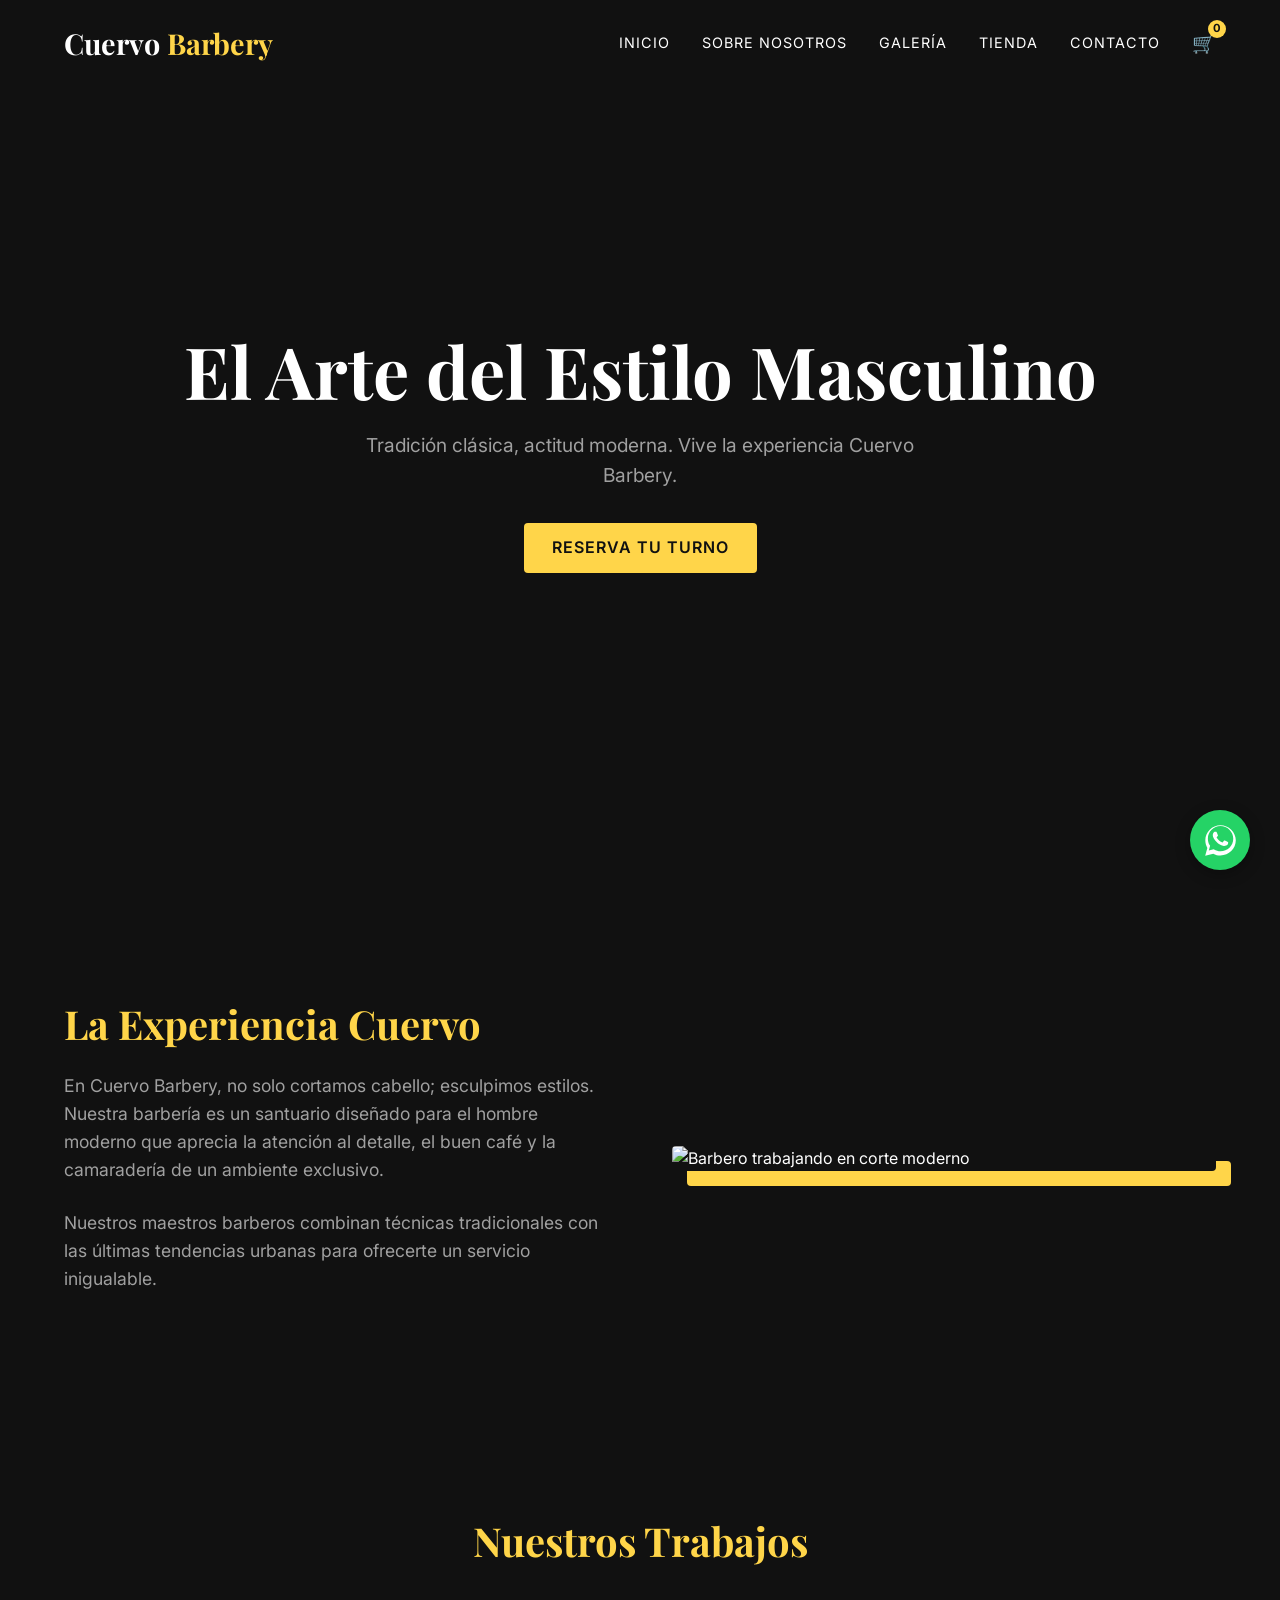
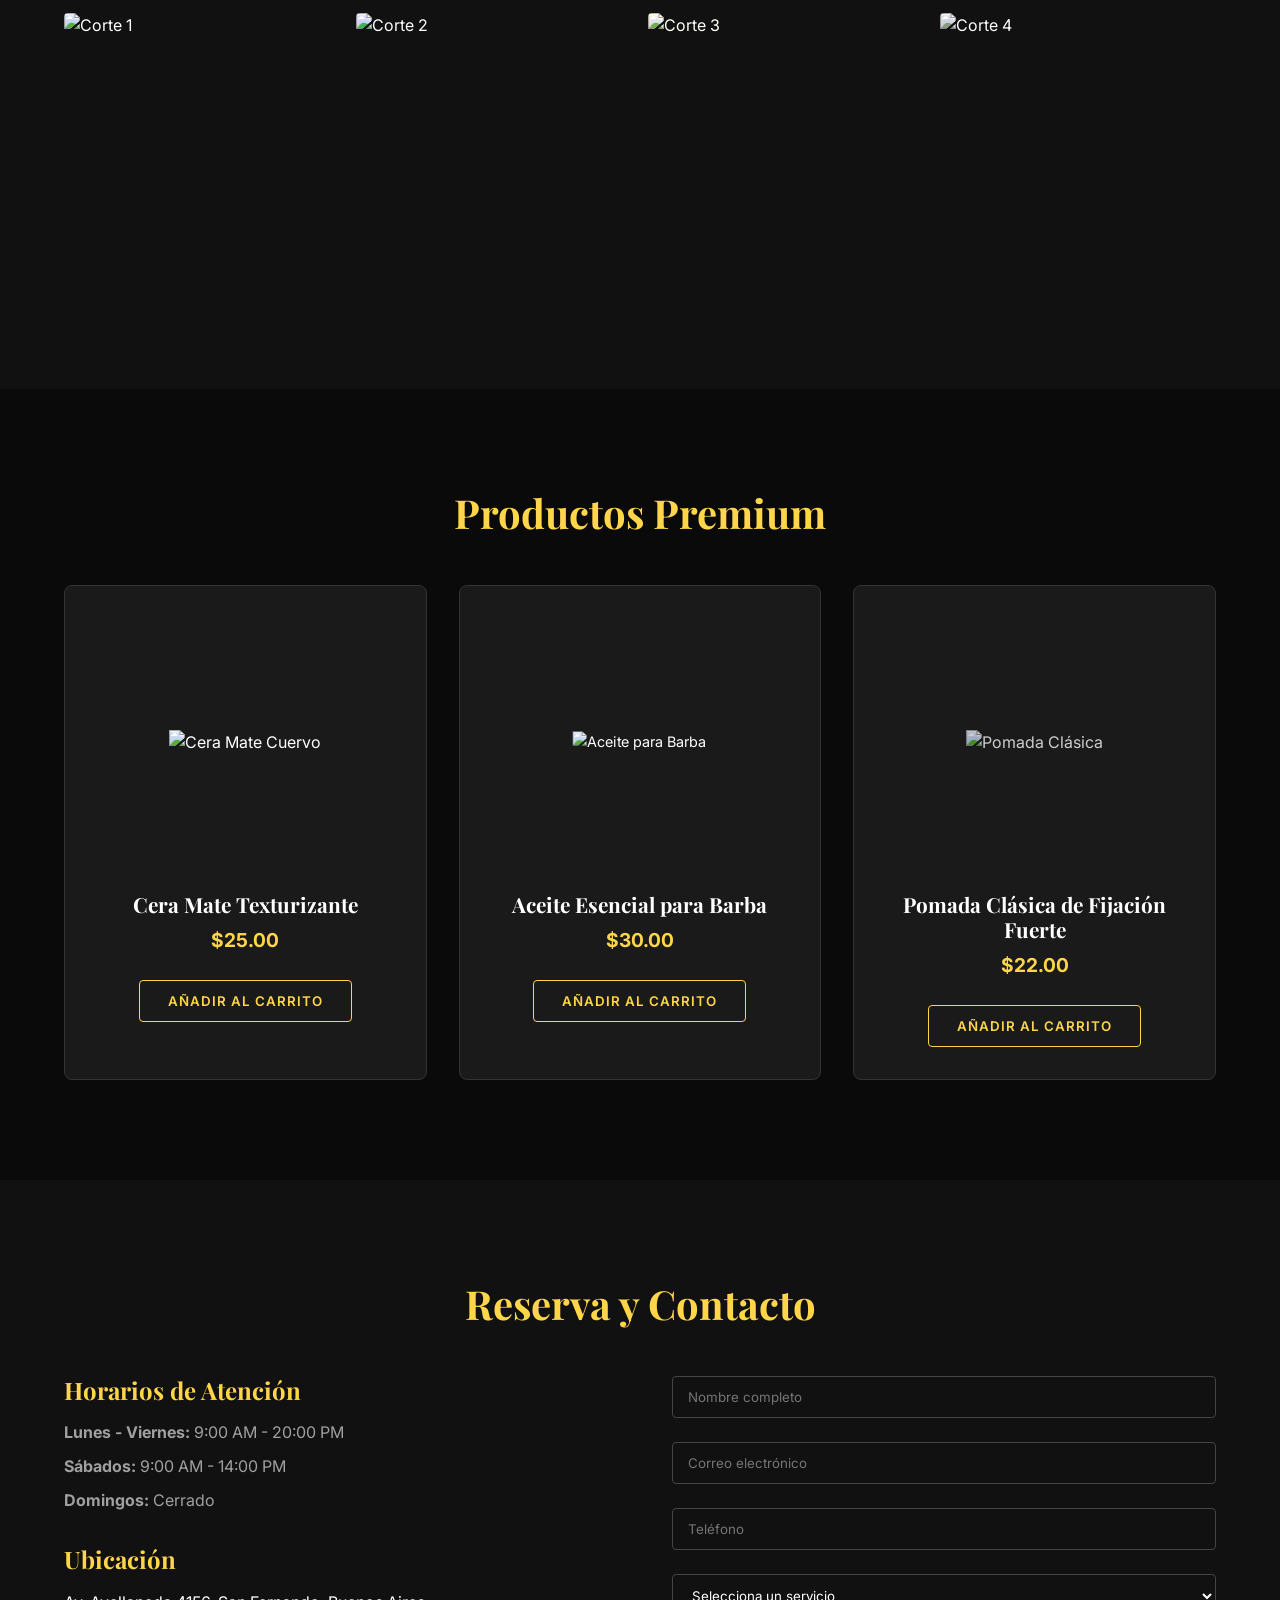
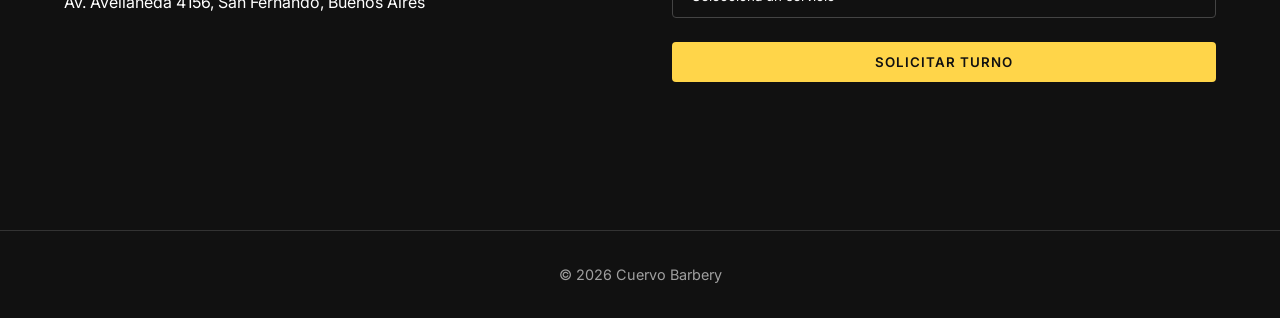
==== index.html @ 9c451f90 "Creacion de carpetas" ====
<!DOCTYPE html>
<html lang="es">

<head>
    <meta charset="UTF-8">
    <meta name="viewport" content="width=device-width, initial-scale=1.0">
    <title>Cuervo Barbery | Barbería Clásica y Moderna</title>
    <meta name="description"
        content="Cuervo Barbery es una barbería de alto nivel que combina la tradición clásica con tendencias urbanas modernas. Reserva tu turno hoy.">
    <link rel="preconnect" href="https://fonts.googleapis.com">
    <link rel="preconnect" href="https://fonts.gstatic.com" crossorigin>
    <link
        href="https://fonts.googleapis.com/css2?family=Inter:wght@300;400;500;600&family=Playfair+Display:ital,wght@0,400;0,600;0,700;1,400&display=swap"
        rel="stylesheet">
    <link rel="stylesheet" href="css/styles.css">
</head>

<body>
    <!-- Navbar -->
    <header class="navbar" id="navbar">
        <div class="container nav-container">
            <a href="#" class="logo">Cuervo <span>Barbery</span></a>
            <nav>
                <ul class="nav-links">
                    <li><a href="#inicio">Inicio</a></li>
                    <li><a href="#sobre-nosotros">Sobre Nosotros</a></li>
                    <li><a href="#galeria">Galería</a></li>
                    <li><a href="#tienda">Tienda</a></li>
                    <li><a href="#contacto">Contacto</a></li>
                </ul>
                <div class="cart-icon" id="cart-icon">
                    🛒 <span class="cart-count">0</span>
                    <div class="cart-dropdown" id="cart-dropdown">
                        <a href="checkout.html" class="btn btn-primary"
                            style="padding: 8px 15px; font-size: 0.8rem; width: 100%;">Ir al Checkout</a>
                    </div>
                </div>
                <div class="hamburger">
                    <span class="bar"></span>
                    <span class="bar"></span>
                    <span class="bar"></span>
                </div>
            </nav>
        </div>
    </header>

    <!-- Hero Section -->
    <section id="inicio" class="hero">
        <div class="hero-content container">
            <h1>El Arte del Estilo Masculino</h1>
            <p>Tradición clásica, actitud moderna. Vive la experiencia Cuervo Barbery.</p>
            <a href="#contacto" class="btn btn-primary">Reserva tu Turno</a>
        </div>
    </section>

    <!-- Sobre Nosotros -->
    <section id="sobre-nosotros" class="about section">
        <div class="container about-grid">
            <div class="about-text">
                <h2>La Experiencia Cuervo</h2>
                <p>En Cuervo Barbery, no solo cortamos cabello; esculpimos estilos. Nuestra barbería es un santuario
                    diseñado para el hombre moderno que aprecia la atención al detalle, el buen café y la camaradería de
                    un ambiente exclusivo.</p>
                <p>Nuestros maestros barberos combinan técnicas tradicionales con las últimas tendencias urbanas para
                    ofrecerte un servicio inigualable.</p>
            </div>
            <div class="about-image">
                <img src="img/gallery_1.png" alt="Barbero trabajando en corte moderno">
            </div>
        </div>
    </section>

    <!-- Galería -->
    <section id="galeria" class="gallery section">
        <div class="container">
            <h2 class="section-title">Nuestros Trabajos</h2>
            <div class="gallery-grid">
                <div class="gallery-item"><img src="img/gallery_1.png" alt="Corte 1"></div>
                <div class="gallery-item"><img src="img/gallery_1.png" alt="Corte 2" style="filter: hue-rotate(20deg);">
                </div>
                <div class="gallery-item"><img src="img/gallery_1.png" alt="Corte 3" style="filter: sepia(0.3);"></div>
                <div class="gallery-item"><img src="img/gallery_1.png" alt="Corte 4" style="filter: grayscale(80%);">
                </div>
            </div>
        </div>
    </section>

    <!-- Tienda Online -->
    <section id="tienda" class="shop section bg-darker">
        <div class="container">
            <h2 class="section-title">Productos Premium</h2>
            <div class="shop-grid">
                <!-- Producto 1 -->
                <div class="product-card">
                    <div class="product-img-wrapper">
                        <img src="img/product_wax.png" alt="Cera Mate Cuervo">
                    </div>
                    <div class="product-info">
                        <h3>Cera Mate Texturizante</h3>
                        <p class="price">$25.00</p>
                        <button class="btn btn-outline add-to-cart">Añadir al Carrito</button>
                    </div>
                </div>
                <!-- Producto 2 -->
                <div class="product-card">
                    <div class="product-img-wrapper">
                        <img src="img/product_wax.png" alt="Aceite para Barba" style="transform: scale(0.9);">
                    </div>
                    <div class="product-info">
                        <h3>Aceite Esencial para Barba</h3>
                        <p class="price">$30.00</p>
                        <button class="btn btn-outline add-to-cart">Añadir al Carrito</button>
                    </div>
                </div>
                <!-- Producto 3 -->
                <div class="product-card">
                    <div class="product-img-wrapper">
                        <img src="img/product_wax.png" alt="Pomada Clásica" style="filter: brightness(0.8);">
                    </div>
                    <div class="product-info">
                        <h3>Pomada Clásica de Fijación Fuerte</h3>
                        <p class="price">$22.00</p>
                        <button class="btn btn-outline add-to-cart">Añadir al Carrito</button>
                    </div>
                </div>
            </div>
        </div>
    </section>

    <!-- Contacto -->
    <section id="contacto" class="contact section">
        <div class="container">
            <h2 class="section-title">Reserva y Contacto</h2>
            <div class="contact-grid">
                <div class="contact-info">
                    <h3>Horarios de Atención</h3>
                    <ul>
                        <li><strong>Lunes - Viernes:</strong> 9:00 AM - 20:00 PM</li>
                        <li><strong>Sábados:</strong> 9:00 AM - 14:00 PM</li>
                        <li><strong>Domingos:</strong> Cerrado</li>
                    </ul>
                    <h3>Ubicación</h3>
                    <p>Av. Avellaneda 4156, San Fernando, Buenos Aires</p>
                </div>
                <div class="contact-form-container">
                    <form class="contact-form">
                        <input type="text" placeholder="Nombre completo" required>
                        <input type="email" placeholder="Correo electrónico" required>
                        <input type="tel" placeholder="Teléfono" required>
                        <select required>
                            <option value="" disabled selected>Selecciona un servicio</option>
                            <option value="corte">Corte de Cabello</option>
                            <option value="barba">Arreglo de Barba</option>
                            <option value="ambos">Corte + Barba</option>
                        </select>
                        <button type="submit" class="btn btn-primary">Solicitar Turno</button>
                    </form>
                </div>
            </div>
        </div>
    </section>

    <!-- Footer -->
    <footer>
        <div class="container">
            <p>&copy; 2026 Cuervo Barbery</p>
        </div>
    </footer>

    <!-- WhatsApp Flotante -->
    <a href="https://wa.me/1234567890?text=Hola,%20quisiera%20reservar%20un%20turno%20en%20Cuervo%20Barbery."
        class="whatsapp-btn" target="_blank" rel="noopener noreferrer">
        <svg xmlns="http://www.w3.org/2000/svg" viewBox="0 0 448 512" fill="#fff">
            <path
                d="M380.9 97.1C339 55.1 283.2 32 223.9 32c-122.4 0-222 99.6-222 222 0 39.1 10.2 77.3 29.6 111L0 480l117.7-30.9c32.4 17.7 68.9 27 106.1 27h.1c122.3 0 224.1-99.6 224.1-222 0-59.3-25.2-115-67.1-157zM223.9 413.4c-33 0-65.4-8.9-94-25.7l-6.7-4-69.8 18.3L72 334.2l-4.4-7c-18.5-29.4-28.2-63.3-28.2-98.2 0-101.7 82.8-184.5 184.6-184.5 49.3 0 95.6 19.2 130.4 54.1 34.8 34.9 56.2 81.2 56.1 130.5 0 101.8-84.9 184.3-186.6 184.3zm101.2-138.2c-5.5-2.8-32.8-16.2-37.9-18-5.1-1.9-8.8-2.8-12.5 2.8-3.7 5.6-14.3 18-17.6 21.8-3.2 3.7-6.5 4.2-12 1.4-32.6-16.3-54-29.1-75.5-66-5.7-9.8 5.7-9.1 16.3-30.3 1.8-3.7.9-6.9-.5-9.7-1.4-2.8-12.5-30.1-17.1-41.2-4.5-10.8-9.1-9.3-12.5-9.5-3.2-.2-6.9-.2-10.6-.2-3.7 0-9.7 1.4-14.8 6.9-5.1 5.6-19.4 19-19.4 46.3 0 27.3 19.9 53.7 22.6 57.4 2.8 3.7 39.1 59.7 94.8 83.8 35.2 15.2 49 16.5 66.6 13.9 10.7-1.6 32.8-13.4 37.4-26.4 4.6-13 4.6-24.1 3.2-26.4-1.3-2.5-5-3.9-10.5-6.6z" />
        </svg>
    </a>

    <script src="js/main.js"></script>
</body>

</html>
---- css/styles.css ----
:root {
    --color-bg: #111111;
    --color-bg-darker: #0a0a0a;
    --color-primary: #ffd549;
    /* Dorado envejecido */
    --color-primary-hover: #e5c158;
    --color-text: #ffffff;
    --color-text-muted: #a0a0a0;
    --font-serif: 'Playfair Display', serif;
    --font-sans: 'Inter', sans-serif;
    --transition: all 0.3s cubic-bezier(0.25, 0.8, 0.25, 1);
}

/* Reset & Base */
* {
    margin: 0;
    padding: 0;
    box-sizing: border-box;
}

html {
    scroll-behavior: smooth;
}

body {
    font-family: var(--font-sans);
    background-color: var(--color-bg);
    color: var(--color-text);
    line-height: 1.6;
    overflow-x: hidden;
}

h1,
h2,
h3,
h4 {
    font-family: var(--font-serif);
    font-weight: 700;
    line-height: 1.2;
}

a {
    text-decoration: none;
    color: inherit;
    transition: var(--transition);
}

ul {
    list-style: none;
}

img {
    max-width: 100%;
    display: block;
}

.container {
    width: 90%;
    max-width: 1200px;
    margin: 0 auto;
}

.section {
    padding: 100px 0;
}

.bg-darker {
    background-color: var(--color-bg-darker);
}

.section-title {
    text-align: center;
    font-size: 2.5rem;
    margin-bottom: 3rem;
    color: var(--color-primary);
}

/* Buttons */
.btn {
    display: inline-block;
    padding: 12px 28px;
    font-family: var(--font-sans);
    font-weight: 600;
    text-transform: uppercase;
    letter-spacing: 1px;
    cursor: pointer;
    border: none;
    transition: var(--transition);
    border-radius: 4px;
}

.btn-primary {
    background-color: var(--color-primary);
    color: var(--color-bg);
}

.btn-primary:hover {
    background-color: var(--color-primary-hover);
    transform: translateY(-2px);
    box-shadow: 0 4px 15px rgba(212, 175, 55, 0.3);
}

.btn-outline {
    background-color: transparent;
    border: 1px solid var(--color-primary);
    color: var(--color-primary);
}

.btn-outline:hover {
    background-color: var(--color-primary);
    color: var(--color-bg);
}

/* Navbar */
.navbar {
    position: fixed;
    top: 0;
    left: 0;
    width: 100%;
    padding: 20px 0;
    z-index: 1000;
    transition: var(--transition);
    background-color: transparent;
}

.navbar.scrolled {
    background-color: rgba(17, 17, 17, 0.95);
    backdrop-filter: blur(10px);
    padding: 15px 0;
    box-shadow: 0 2px 10px rgba(0, 0, 0, 0.5);
}

.nav-container {
    display: flex;
    justify-content: space-between;
    align-items: center;
}

.logo {
    font-family: var(--font-serif);
    font-size: 1.8rem;
    font-weight: 700;
}

.logo span {
    color: var(--color-primary);
}

nav {
    display: flex;
    align-items: center;
    gap: 2rem;
}

.nav-links {
    display: flex;
    gap: 2rem;
}

.nav-links a {
    font-size: 0.9rem;
    text-transform: uppercase;
    letter-spacing: 1px;
    position: relative;
}

.nav-links a::after {
    content: '';
    position: absolute;
    bottom: -5px;
    left: 0;
    width: 0;
    height: 1px;
    background-color: var(--color-primary);
    transition: var(--transition);
}

.nav-links a:hover::after {
    width: 100%;
}

.cart-icon {
    position: relative;
    cursor: pointer;
    font-size: 1.2rem;
}

.cart-count {
    position: absolute;
    top: -8px;
    right: -10px;
    background-color: var(--color-primary);
    color: var(--color-bg);
    font-size: 0.7rem;
    font-weight: bold;
    width: 18px;
    height: 18px;
    border-radius: 50%;
    display: flex;
    align-items: center;
    justify-content: center;
}

.hamburger {
    display: none;
    cursor: pointer;
}

.bar {
    display: block;
    width: 25px;
    height: 2px;
    margin: 5px auto;
    background-color: var(--color-text);
    transition: var(--transition);
}

/* Hero Section */
.hero {
    height: 100vh;
    background: linear-gradient(rgba(17, 17, 17, 0.7), rgba(17, 17, 17, 0.9)), url('../img/hero_bg.png') center/cover no-repeat;
    display: flex;
    align-items: center;
    justify-content: center;
    text-align: center;
}

.hero-content h1 {
    font-size: 4.5rem;
    margin-bottom: 1rem;
    animation: fadeInDown 1s ease;
}

.hero-content p {
    font-size: 1.2rem;
    color: var(--color-text-muted);
    margin-bottom: 2rem;
    max-width: 600px;
    margin-left: auto;
    margin-right: auto;
    animation: fadeInUp 1s ease 0.3s;
    animation-fill-mode: backwards;
}

/* About Section */
.about-grid {
    display: grid;
    grid-template-columns: 1fr 1fr;
    gap: 4rem;
    align-items: center;
}

.about-text h2 {
    font-size: 2.5rem;
    margin-bottom: 1.5rem;
    color: var(--color-primary);
}

.about-text p {
    color: var(--color-text-muted);
    margin-bottom: 1.5rem;
    font-size: 1.1rem;
}

.about-image img {
    border-radius: 4px;
    box-shadow: 15px 15px 0 var(--color-primary);
    transition: var(--transition);
}

.about-image:hover img {
    transform: translate(-5px, -5px);
    box-shadow: 20px 20px 0 var(--color-primary);
}

/* Gallery Section */
.gallery-grid {
    display: grid;
    grid-template-columns: repeat(auto-fit, minmax(250px, 1fr));
    gap: 1rem;
}

.gallery-item {
    overflow: hidden;
    border-radius: 4px;
    aspect-ratio: 1;
}

.gallery-item img {
    width: 100%;
    height: 100%;
    object-fit: cover;
    transition: var(--transition);
}

.gallery-item:hover img {
    transform: scale(1.1);
    filter: brightness(1.2) !important;
}

/* Shop Section */
.shop-grid {
    display: grid;
    grid-template-columns: repeat(auto-fit, minmax(300px, 1fr));
    gap: 2rem;
}

.product-card {
    background-color: #1a1a1a;
    border: 1px solid #333;
    border-radius: 8px;
    padding: 2rem;
    text-align: center;
    transition: var(--transition);
}

.product-card:hover {
    border-color: var(--color-primary);
    transform: translateY(-5px);
}

.product-img-wrapper {
    height: 250px;
    display: flex;
    align-items: center;
    justify-content: center;
    margin-bottom: 1.5rem;
}

.product-img-wrapper img {
    max-height: 100%;
}

.product-info h3 {
    font-size: 1.3rem;
    margin-bottom: 0.5rem;
}

.product-info .price {
    color: var(--color-primary);
    font-weight: bold;
    font-size: 1.2rem;
    margin-bottom: 1.5rem;
}

/* Contact Section */
.contact-grid {
    display: grid;
    grid-template-columns: 1fr 1fr;
    gap: 4rem;
    margin-bottom: 3rem;
}

.contact-info h3 {
    font-size: 1.5rem;
    margin-bottom: 1rem;
    color: var(--color-primary);
}

.contact-info ul {
    margin-bottom: 2rem;
    color: var(--color-text-muted);
}

.contact-info li {
    margin-bottom: 0.5rem;
}

.contact-form {
    display: flex;
    flex-direction: column;
    gap: 1.5rem;
}

.contact-form input,
.contact-form select {
    padding: 12px 15px;
    background-color: transparent;
    border: 1px solid #444;
    color: var(--color-text);
    font-family: var(--font-sans);
    border-radius: 4px;
    transition: var(--transition);
}

.contact-form input:focus,
.contact-form select:focus {
    outline: none;
    border-color: var(--color-primary);
}

.contact-form select option {
    background-color: var(--color-bg);
}

.map-container {
    border-radius: 8px;
    overflow: hidden;
    filter: grayscale(100%) invert(90%) contrast(1.2);
}

/* Footer */
footer {
    text-align: center;
    padding: 2rem 0;
    border-top: 1px solid #333;
    color: var(--color-text-muted);
    font-size: 0.9rem;
}

/* WhatsApp Button */
.whatsapp-btn {
    position: fixed;
    bottom: 30px;
    right: 30px;
    width: 60px;
    height: 60px;
    background-color: #25d366;
    border-radius: 50%;
    display: flex;
    align-items: center;
    justify-content: center;
    box-shadow: 0 4px 15px rgba(0, 0, 0, 0.3);
    z-index: 1000;
    transition: var(--transition);
    animation: pulse 2s infinite;
}

.whatsapp-btn svg {
    width: 35px;
    height: 35px;
}

.whatsapp-btn:hover {
    transform: scale(1.1);
    background-color: #20b858;
}

/* Animations */
@keyframes fadeInDown {
    from {
        opacity: 0;
        transform: translateY(-30px);
    }

    to {
        opacity: 1;
        transform: translateY(0);
    }
}

@keyframes fadeInUp {
    from {
        opacity: 0;
        transform: translateY(30px);
    }

    to {
        opacity: 1;
        transform: translateY(0);
    }
}

@keyframes pulse {
    0% {
        box-shadow: 0 0 0 0 rgba(37, 211, 102, 0.7);
    }

    70% {
        box-shadow: 0 0 0 15px rgba(37, 211, 102, 0);
    }

    100% {
        box-shadow: 0 0 0 0 rgba(37, 211, 102, 0);
    }
}

/* Mobile Responsive */
@media (max-width: 768px) {
    .nav-links {
        position: fixed;
        top: 0;
        right: -100%;
        width: 70%;
        height: 100vh;
        background-color: rgba(17, 17, 17, 0.98);
        flex-direction: column;
        align-items: center;
        justify-content: center;
        transition: var(--transition);
    }

    .nav-links.active {
        right: 0;
    }

    .hamburger {
        display: block;
        z-index: 1001;
    }

    .hamburger.active .bar:nth-child(2) {
        opacity: 0;
    }

    .hamburger.active .bar:nth-child(1) {
        transform: translateY(7px) rotate(45deg);
    }

    .hamburger.active .bar:nth-child(3) {
        transform: translateY(-7px) rotate(-45deg);
    }

    .hero-content h1 {
        font-size: 3rem;
    }

    .about-grid,
    .contact-grid {
        grid-template-columns: 1fr;
        gap: 2rem;
    }

    .about-image img {
        box-shadow: 8px 8px 0 var(--color-primary);
    }
}

/* Cart Dropdown */
.cart-dropdown {
    position: absolute;
    top: 100%;
    right: -10px;
    width: 200px;
    background-color: var(--color-bg-darker);
    border: 1px solid #333;
    border-radius: 4px;
    padding: 15px;
    display: none;
    flex-direction: column;
    gap: 10px;
    box-shadow: 0 5px 15px rgba(0, 0, 0, 0.5);
    z-index: 100;
}

.cart-dropdown.has-items {
    display: flex;
}

/* Checkout Page */
.checkout-page {
    background-color: var(--color-bg-darker);
}

.checkout-container {
    padding-top: 120px;
    padding-bottom: 80px;
}

.checkout-title {
    text-align: center;
    color: var(--color-primary);
    margin-bottom: 3rem;
}

.checkout-grid {
    display: grid;
    grid-template-columns: 2fr 1fr;
    gap: 3rem;
}

@media (max-width: 900px) {
    .checkout-grid {
        grid-template-columns: 1fr;
    }
}

.checkout-form-section,
.order-summary-section {
    background-color: var(--color-bg);
    padding: 2rem;
    border-radius: 8px;
    border: 1px solid #333;
}

.checkout-form-section h2,
.order-summary-section h2 {
    font-size: 1.5rem;
    margin-bottom: 1.5rem;
    border-bottom: 1px solid #333;
    padding-bottom: 0.5rem;
}

.mt-4 {
    margin-top: 2rem;
}

.mb-4 {
    margin-bottom: 2rem;
}

.form-group {
    margin-bottom: 1rem;
}

.contact-form input {
    width: 100%;
}

.payment-methods {
    border: 1px solid #444;
    border-radius: 4px;
    padding: 1rem;
    background-color: rgba(255, 255, 255, 0.02);
}

.payment-option {
    display: flex;
    align-items: flex-start;
    gap: 15px;
}

.payment-option label {
    display: flex;
    flex-direction: column;
    cursor: pointer;
}

.payment-option label strong {
    color: #009ee3;
    /* MP Color */
    font-size: 1.1rem;
}

.payment-option label span {
    font-size: 0.9rem;
    color: var(--color-text-muted);
}

.card-icons {
    display: flex;
    gap: 10px;
    margin-top: 10px;
}

.card-icons img {
    background: white;
    padding: 3px;
    border-radius: 3px;
}

.security-badges {
    display: flex;
    gap: 20px;
    margin-top: 1.5rem;
    padding: 1rem;
    background-color: #0d1b11;
    border: 1px solid #1a3a22;
    border-radius: 4px;
    justify-content: center;
}

.badge {
    color: #4ade80;
    font-weight: 500;
    display: flex;
    align-items: center;
    gap: 5px;
}

/* Order Summary */
.order-item {
    display: flex;
    justify-content: space-between;
    align-items: center;
    padding-bottom: 1rem;
    border-bottom: 1px solid #333;
    margin-bottom: 1rem;
}

.item-info {
    display: flex;
    flex-direction: column;
}

.item-info span {
    color: var(--color-text-muted);
    font-size: 0.9rem;
}

.item-price {
    font-weight: bold;
}

.order-total {
    margin-top: 2rem;
}

.total-row {
    display: flex;
    justify-content: space-between;
    margin-bottom: 0.5rem;
}

.final-total {
    font-size: 1.5rem;
    font-weight: bold;
    color: var(--color-primary);
    border-top: 1px solid #333;
    padding-top: 1rem;
    margin-top: 1rem;
}

/* Success Page */
.success-page {
    display: flex;
    align-items: center;
    justify-content: center;
    height: 100vh;
}

.text-center {
    text-align: center;
}

.success-icon {
    font-size: 4rem;
    color: #4ade80;
    margin-bottom: 1rem;
}

.order-details-card {
    background-color: var(--color-bg);
    padding: 2rem;
    border-radius: 8px;
    border: 1px solid #333;
    display: inline-block;
    text-align: left;
}

.order-details-card h3 {
    margin-bottom: 1rem;
    color: var(--color-primary);
}
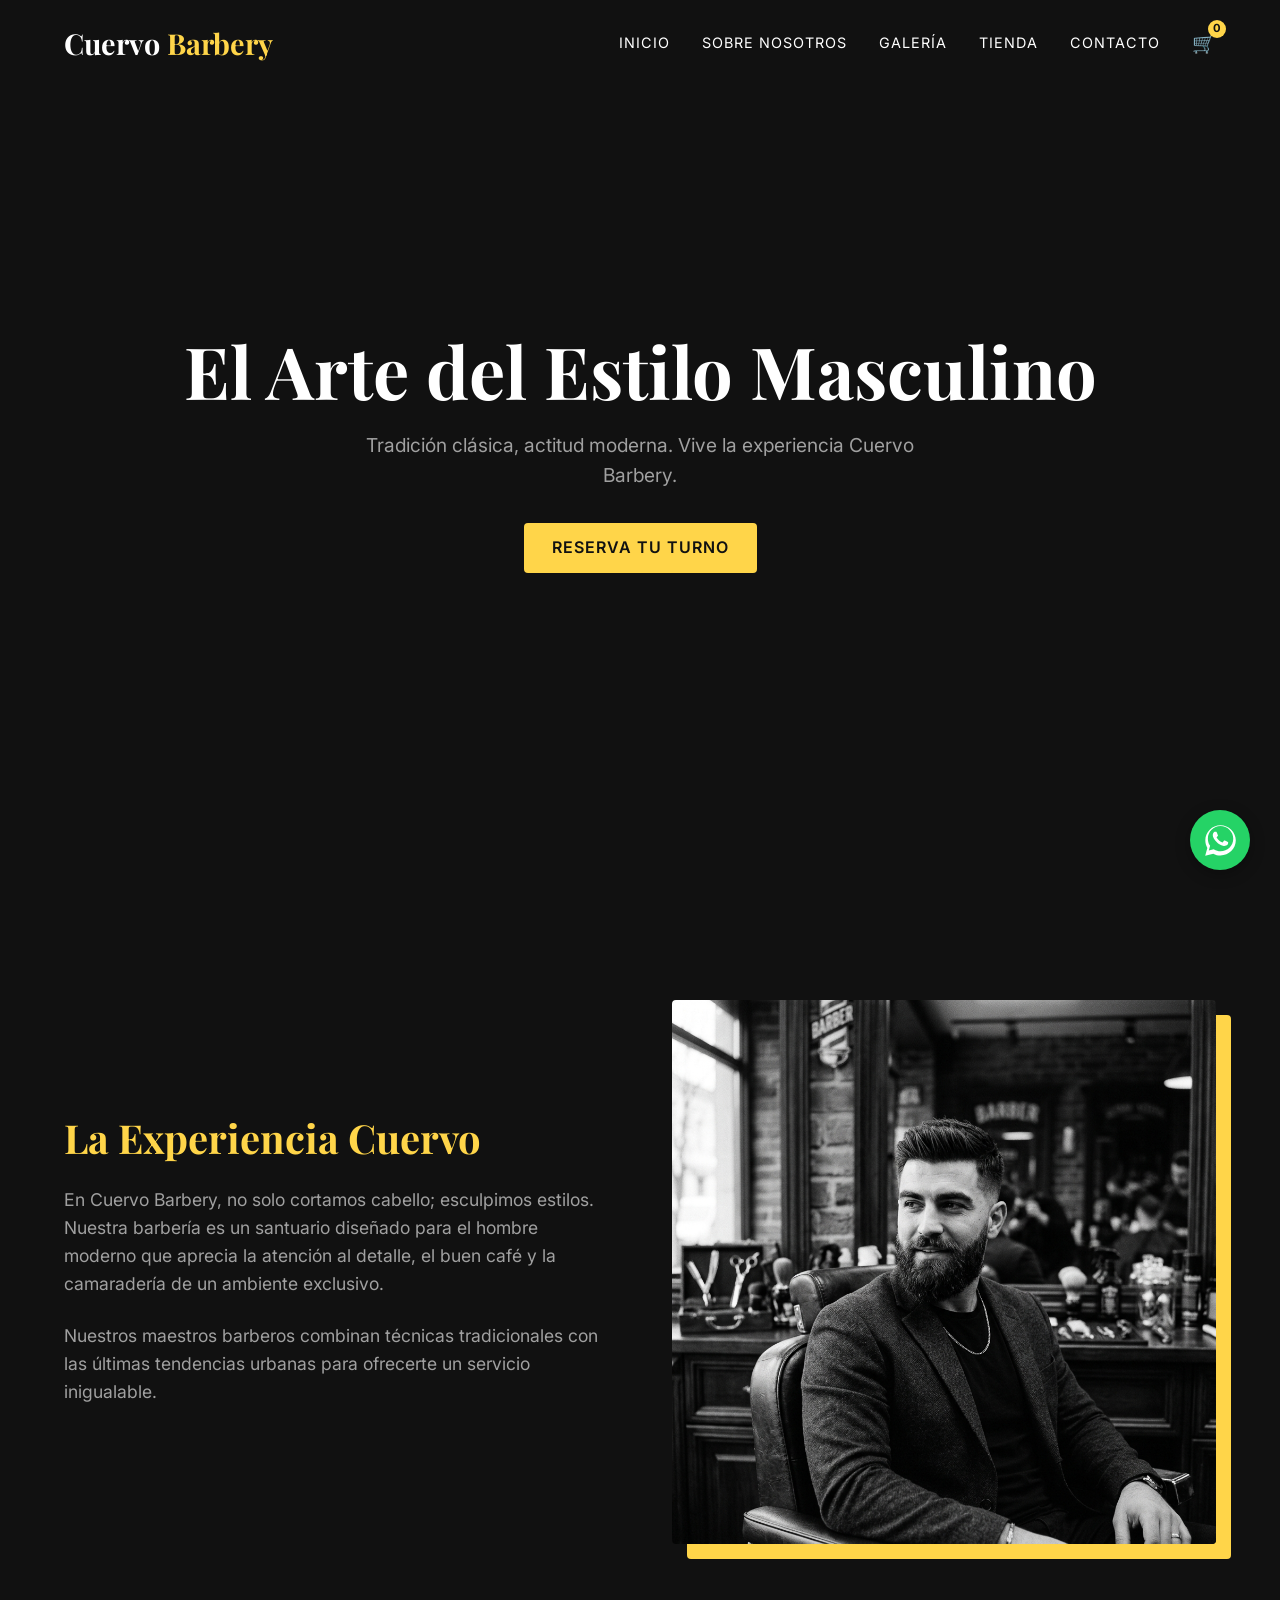
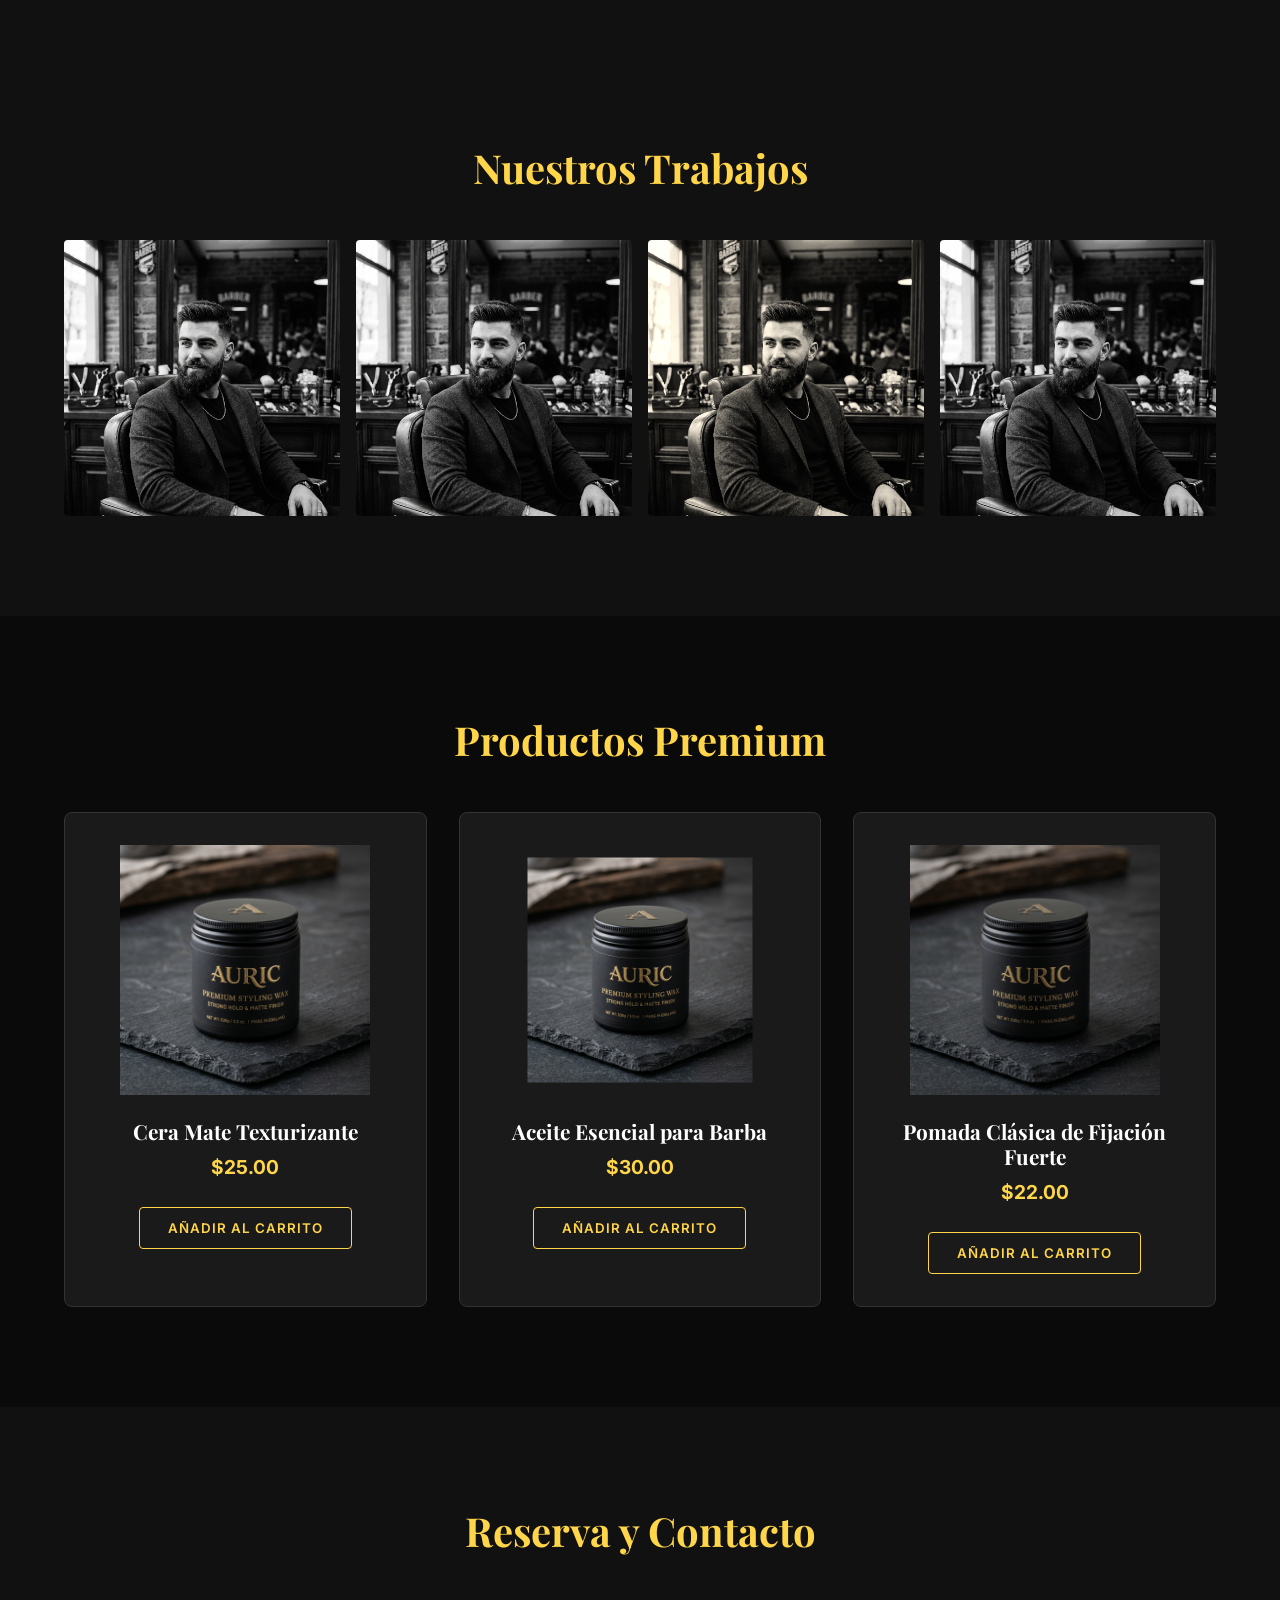
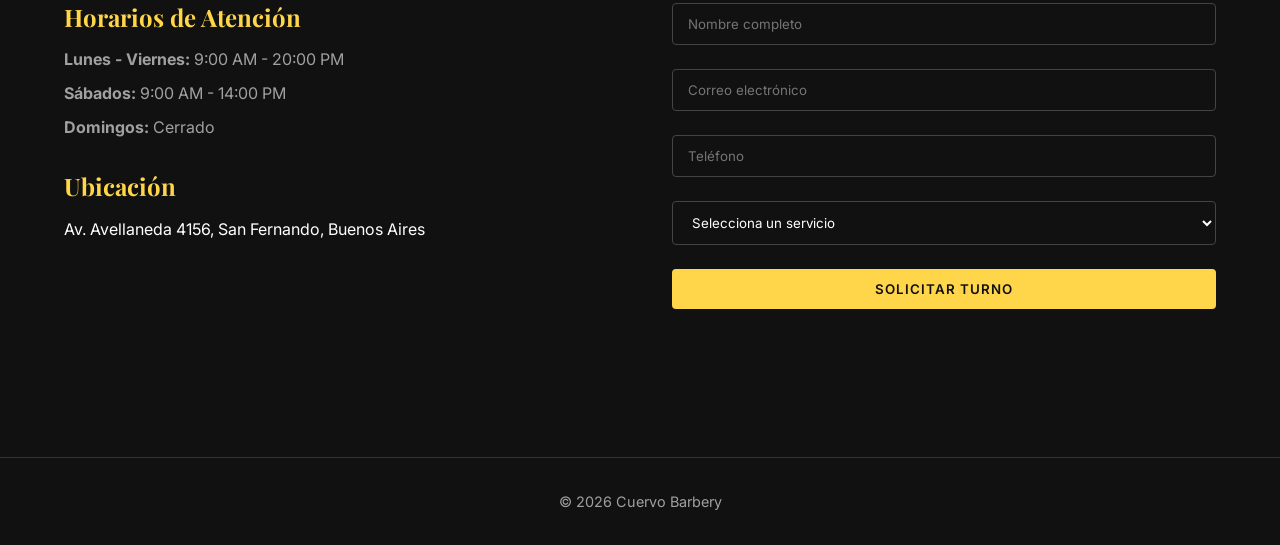
==== commit 8f08c30f: "Correcion de imagenes" ====
--- a/index.html
+++ b/index.html
@@ -65,7 +65,7 @@
                     ofrecerte un servicio inigualable.</p>
             </div>
             <div class="about-image">
-                <img src="img/gallery_1.png" alt="Barbero trabajando en corte moderno">
+                <img src="images/gallery_1.png" alt="Barbero trabajando en corte moderno">
             </div>
         </div>
     </section>
@@ -75,11 +75,11 @@
         <div class="container">
             <h2 class="section-title">Nuestros Trabajos</h2>
             <div class="gallery-grid">
-                <div class="gallery-item"><img src="img/gallery_1.png" alt="Corte 1"></div>
-                <div class="gallery-item"><img src="img/gallery_1.png" alt="Corte 2" style="filter: hue-rotate(20deg);">
+                <div class="gallery-item"><img src="images/gallery_1.png" alt="Corte 1"></div>
+                <div class="gallery-item"><img src="images/gallery_1.png" alt="Corte 2" style="filter: hue-rotate(20deg);">
                 </div>
-                <div class="gallery-item"><img src="img/gallery_1.png" alt="Corte 3" style="filter: sepia(0.3);"></div>
-                <div class="gallery-item"><img src="img/gallery_1.png" alt="Corte 4" style="filter: grayscale(80%);">
+                <div class="gallery-item"><img src="images/gallery_1.png" alt="Corte 3" style="filter: sepia(0.3);"></div>
+                <div class="gallery-item"><img src="images/gallery_1.png" alt="Corte 4" style="filter: grayscale(80%);">
                 </div>
             </div>
         </div>
@@ -93,7 +93,7 @@
                 <!-- Producto 1 -->
                 <div class="product-card">
                     <div class="product-img-wrapper">
-                        <img src="img/product_wax.png" alt="Cera Mate Cuervo">
+                        <img src="images/product_wax.png" alt="Cera Mate Cuervo">
                     </div>
                     <div class="product-info">
                         <h3>Cera Mate Texturizante</h3>
@@ -104,7 +104,7 @@
                 <!-- Producto 2 -->
                 <div class="product-card">
                     <div class="product-img-wrapper">
-                        <img src="img/product_wax.png" alt="Aceite para Barba" style="transform: scale(0.9);">
+                        <img src="images/product_wax.png" alt="Aceite para Barba" style="transform: scale(0.9);">
                     </div>
                     <div class="product-info">
                         <h3>Aceite Esencial para Barba</h3>
@@ -115,7 +115,7 @@
                 <!-- Producto 3 -->
                 <div class="product-card">
                     <div class="product-img-wrapper">
-                        <img src="img/product_wax.png" alt="Pomada Clásica" style="filter: brightness(0.8);">
+                        <img src="images/product_wax.png" alt="Pomada Clásica" style="filter: brightness(0.8);">
                     </div>
                     <div class="product-info">
                         <h3>Pomada Clásica de Fijación Fuerte</h3>
